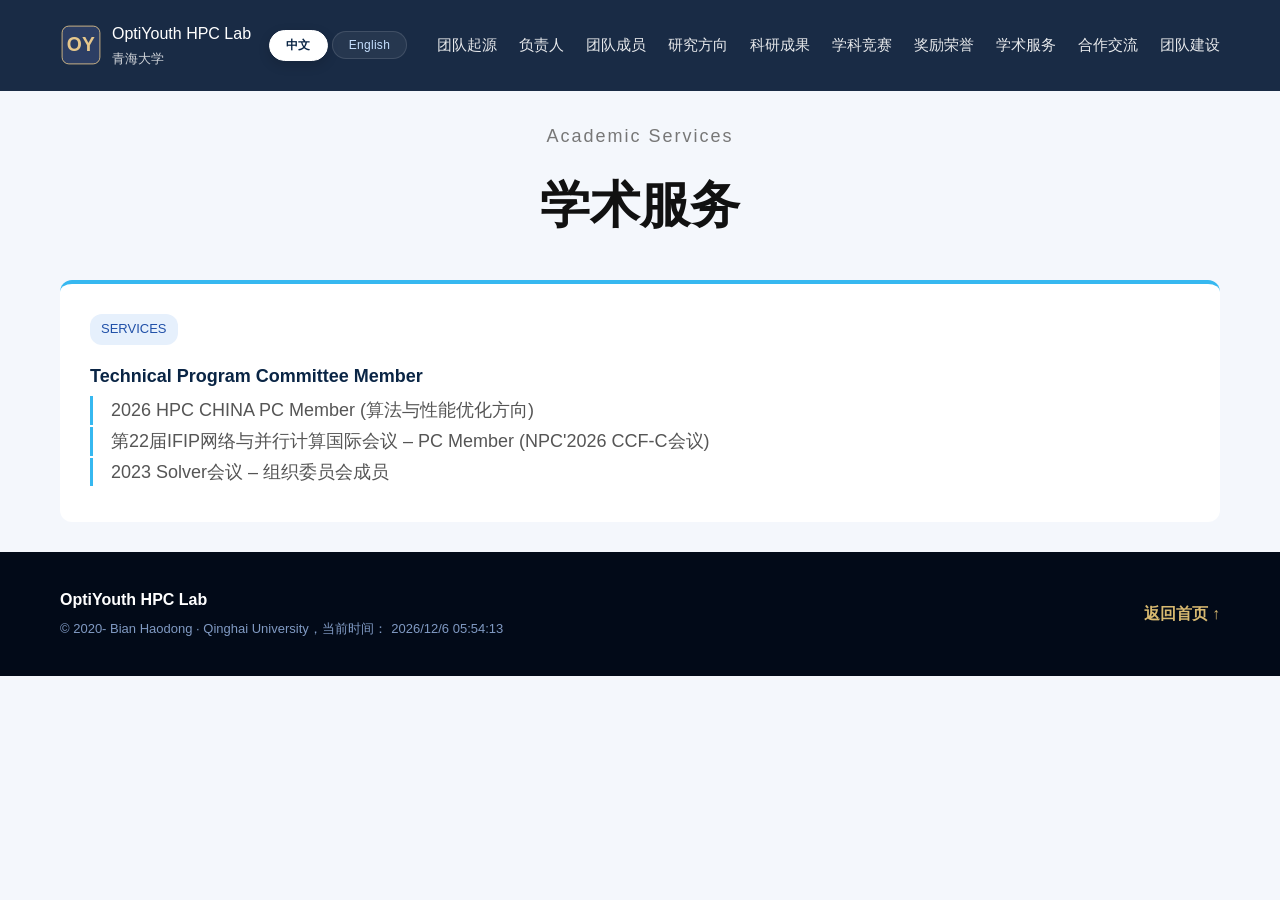
==== subpage/subpages/academic.html @ 19182823 "Add files via upload" ====
<!DOCTYPE html>
<html lang="zh-CN">
<head>
<meta charset="utf-8"/>
<meta content="width=device-width, initial-scale=1.0" name="viewport"/>
<link href="../styles.css" rel="stylesheet"/>
<title>学术服务 | OptiYouth HPC Lab Qinghai University</title>
<style>
    /* 完全继承 research.html 的样式，无额外修改 */
    .container {
        max-width: 1200px;
        margin: 0 auto;
        padding: 0 20px;
    }
    .page-top-title {
        text-align: center;
        margin: 30px 0;
    }
    .main-title {
        font-size: 50px;
        font-weight: bold;
        color: #111;
        margin: 0 0 8px;
    }
    .sub-desc {
       font-size: 18px;
            color: #777;
            letter-spacing: 2px;
            margin: 0 0 10px;
    }
    .card-block {
        background: #fff;
        border-radius: 12px;
        border-top: 4px solid #36b8f0;
        padding: 30px;
        margin-bottom: 30px;
    }
    .en-label {
        background: #e6f0fc;
        color: #2050a8;
        font-size: 13px;
        padding: 4px 11px;
        border-radius: 12px;
        display: inline-block;
        margin-bottom: 10px;
    }
    .block-title {
        font-size: 28px;
        font-weight: bold;
        color: #111;
        margin: 0 0 16px;
    }
    .block-desc {
        color: #444;
        font-size: 15px;
        margin-bottom: 26px;
    }
    .service-item {
        padding: 6px 0;
        border-bottom: 1px solid #f0f3f8;
    }
    .service-item:last-child {
        border-bottom: none;
    }
    .service-item strong {
        color: #0a2545;
        font-size: 18px;
        display: block;
        margin-bottom: 4px;
    }
    .service-item span {
        color: #555;
        font-size: 18px;
        line-height: 1.6;
        display: block;
        padding-left: 18px;
        border-left: 3px solid #36b8f0;
        margin-top: 2px;
    }

    /* unified homepage navigation - 与 research.html 完全一致 */
    .nav{
      width:100% !important;
      display:flex !important;
      justify-content:space-between !important;
      align-items:center !important;
      padding:20px 60px !important;
      background:#192b45 !important;
      border-bottom:none !important;
      box-sizing:border-box !important;
      position:relative !important;
      top:auto !important;
      z-index:50 !important;
    }
    .nav .brand{
      display:flex !important;
      align-items:center !important;
      gap:10px !important;
      color:#fff !important;
      text-decoration:none !important;
    }
    .nav .brand-mark {
        width: 42px !important;
        height: 42px !important;
        background: transparent !important;
        border-radius: 0 !important;
        display: flex !important;
        align-items: center !important;
        justify-content: center !important;
        border: none !important;
        padding: 0 !important;
    }
    .nav .brand-mark svg {
        width: 42px !important;
        height: 42px !important;
        display: block !important;
    }
    .nav .nav-links{
      display:flex !important;
      gap:0 !important;
      align-items:center !important;
    }
    .nav .nav-links a{
      color:#fff !important;
      text-decoration:none !important;
      margin-left:22px !important;
      font-size:15px !important;
      opacity:0.9 !important;
      font-weight:400 !important;
    }
    .nav .nav-links a:hover{opacity:0.8 !important;color:#fff !important;}
    @media(max-width:900px){
      .nav{padding:18px 24px !important;}
      .nav .nav-links{display:none !important;}
    }
</style>
</head>
<body>
<!-- 导航栏（已添加语言切换按钮） -->
<nav class="nav">
    <div style="display:flex;align-items:center;">
        <a class="brand" href="../../index.html" style="display:flex;align-items:center;gap:10px;color:#fff;text-decoration:none;">
            <span class="brand-mark">
                <svg width="42" height="42" viewBox="0 0 100 100">
                    <rect x="5" y="5" width="90" height="90" rx="16" fill="#2c3e64" stroke="#e6c78c" stroke-width="2" />
                    <text x="50" y="64" font-size="46" font-weight="700" fill="#e6c78c" text-anchor="middle">OY</text>
                </svg>
            </span>
            <div>
                <div data-i18n="nav.brand">OptiYouth HPC Lab</div>
                <div style="font-size:13px;opacity:0.8;" data-i18n="nav.brandSub">Qinghai University</div>
            </div>
        </a>
        <div class="lang-switch">
            <button class="lang-btn active" data-lang="zh">中文</button>
            <button class="lang-btn" data-lang="en">English</button>
        </div>
    </div>
    <div class="nav-links">
        <a href="../../subpage/subpages/overview.html" data-i18n="nav.links.overview">团队起源</a>
        <a href="../../subpage/subpages/leader.html" data-i18n="nav.links.leader">负责人</a>
        <a href="../../subpage/subpages/member.html" data-i18n="nav.links.member">团队成员</a>
        <a href="../../subpage/subpages/direction.html" data-i18n="nav.links.direction">研究方向</a>
        <a href="../../subpage/subpages/research.html" data-i18n="nav.links.research">科研成果</a>
        <a href="../../subpage/subpages/competition.html" data-i18n="nav.links.competition">学科竞赛</a>
        <a href="../../subpage/subpages/awards.html" data-i18n="nav.links.awards">奖励荣誉</a>
        <a href="../../subpage/subpages/academic.html" data-i18n="nav.links.academic" style="color:#f8cf6e;">学术服务</a>
        <a href="../../subpage/subpages/collaboration.html" data-i18n="nav.links.collaboration">合作交流</a>
        <a href="../../subpage/subpages/building.html" data-i18n="nav.links.building">团队建设</a>
    </div>
</nav>

<main>
<div class="container">
    <div class="page-top-title">
        <p class="sub-desc" data-i18n="academic.subTitle">Academic Services</p>
        <h1 class="main-title" data-i18n="academic.title">学术服务</h1>
    </div>

    <div class="card-block">
        <span class="en-label" data-i18n="academic.label">SERVICES</span>
        
        <div class="service-item">
            <strong data-i18n="academic.item1Title">Technical Program Committee Member</strong>
            <span data-i18n="academic.item1Detail">2026 HPC CHINA PC Member (Algorithm and Performance Track)</span>
            <span data-i18n="academic.item2Detail">The 22nd Annual IFIP International Conference on Network and Parallel Computing – PC Member (NPC'2026 CCF-C conference)</span>
            <span data-i18n="academic.item3Detail">2023 Solver Conference – Organizing Committee Member</span>
        </div>
    </div>
</div>
</main>

<!-- 页脚 -->
<footer class="footer">
<div class="container footer-inner">
<div>
<strong data-i18n="footer.brand">OptiYouth HPC Lab Qinghai University</strong>
<span data-i18n="footer.copyright">© 2020-2026 边浩东 | 当前时间：</span>
<span id="time"></span>
</div>
<a href="../../index.html" data-i18n="footer.backHome">返回首页 ↑</a>
</div>
</footer>

<script src="../i18n.js"></script>

<script>
    function updateTime() {
        let now = new Date();
        document.getElementById("time").innerText = now.toLocaleString("zh-CN", { hour12: false });
    }
    updateTime();
    setInterval(updateTime, 1000);
</script>
</body>
</html>
---- subpage/styles.css ----
:root{
  --navy:#071528;--navy2:#0B2142;--navy3:#102F5E;--blue:#246BFE;--cyan:#48D9FF;--gold:#D8B970;--gold2:#FFF0B8;--ink:#102033;--muted:#6C7A92;--bg:#F4F7FC;--card:#FFFFFF;--line:rgba(11,33,66,.12);--shadow:0 24px 72px rgba(5,20,45,.14);--r:28px;
}
*{box-sizing:border-box} html{scroll-behavior:smooth} body{margin:0;font-family:-apple-system,BlinkMacSystemFont,"Segoe UI","PingFang SC","Microsoft YaHei",Arial,sans-serif;color:var(--ink);background:var(--bg);line-height:1.75} a{color:inherit;text-decoration:none}.container{max-width:1240px;margin:0 auto;padding:0 24px}.kicker{letter-spacing:.18em;text-transform:uppercase;font-size:12px;font-weight:900;color:var(--gold)}.dark-kicker{color:var(--blue)}
.nav{position:sticky;top:0;z-index:50;background:rgba(7,21,40,.82);backdrop-filter:blur(18px);border-bottom:1px solid rgba(255,255,255,.1)}.nav-inner{height:74px;display:flex;align-items:center;justify-content:space-between}.brand{display:flex;gap:14px;align-items:center;color:#fff}.brand-mark{width:46px;height:46px;border-radius:15px;display:grid;place-items:center;background:linear-gradient(145deg,rgba(255,255,255,.14),rgba(255,255,255,.04));border:1px solid rgba(216,185,112,.55);color:var(--gold2);font-weight:950;letter-spacing:.04em}.brand strong{display:block;font-size:17px}.brand span:last-child{display:block;color:#AFC3E8;font-size:12px;letter-spacing:.04em}.nav-links{display:flex;gap:22px;color:#DCE8FF;font-size:14px}.nav-links a{opacity:.92}.nav-links a:hover{color:var(--gold2)}
.hero{position:relative;overflow:hidden;color:#fff;background:radial-gradient(circle at 72% 20%,rgba(72,217,255,.20),transparent 28%),radial-gradient(circle at 16% 84%,rgba(216,185,112,.17),transparent 24%),linear-gradient(135deg,#020A18 0%,#071A36 54%,#0E3267 100%)}.hero:before{content:"";position:absolute;inset:0;background-image:linear-gradient(rgba(255,255,255,.045) 1px,transparent 1px),linear-gradient(90deg,rgba(255,255,255,.045) 1px,transparent 1px);background-size:44px 44px;mask-image:linear-gradient(to bottom,#000 0%,transparent 92%)}.hero-inner{position:relative;z-index:1;display:grid;grid-template-columns:1.05fr .95fr;gap:54px;align-items:center;padding:94px 24px 110px}.hero h1{font-size:74px;line-height:1.02;letter-spacing:-.06em;margin:14px 0 10px}.hero h2{font-size:29px;line-height:1.35;margin:0 0 22px;color:#EAF2FF}.hero-desc{font-size:18px;color:#C9D8F3;max-width:720px}.hero-actions{display:flex;gap:15px;margin-top:34px}.btn{display:inline-flex;align-items:center;justify-content:center;border-radius:999px;padding:12px 25px;font-weight:900}.btn.primary{background:linear-gradient(135deg,var(--gold),var(--gold2));color:#071528;box-shadow:0 16px 34px rgba(216,185,112,.23)}.btn.ghost{border:1px solid rgba(255,255,255,.24);background:rgba(255,255,255,.06);color:#fff}.hero-panel{position:relative;min-height:470px}.glass-card{position:absolute;right:15px;top:34px;width:430px;border-radius:30px;background:rgba(255,255,255,.10);border:1px solid rgba(255,255,255,.18);box-shadow:0 30px 100px rgba(0,0,0,.30);backdrop-filter:blur(18px);padding:24px}.terminal-bar{display:flex;gap:8px;margin-bottom:18px}.terminal-bar i{width:10px;height:10px;border-radius:99px;background:var(--gold)}.terminal-bar i:nth-child(2){background:#56DAFF}.terminal-bar i:nth-child(3){background:#8EB1FF}.code-line{font-family:"SFMono-Regular",Consolas,monospace;color:#DDEBFF;font-size:16px;line-height:1.9}.orb{position:absolute;width:370px;height:370px;left:0;bottom:16px;border-radius:50%;border:1px solid rgba(255,255,255,.15);box-shadow:0 0 0 70px rgba(255,255,255,.025),inset 0 0 70px rgba(72,217,255,.09)}.mini-chip{position:absolute;left:40px;top:62px;padding:18px 20px;border-radius:22px;background:linear-gradient(145deg,rgba(255,255,255,.18),rgba(255,255,255,.06));border:1px solid rgba(255,255,255,.18)}.mini-chip b{font-size:30px;display:block;color:var(--gold2)}.mini-chip span{color:#CFE0FF;font-size:13px}.mini-chip.two{left:auto;right:60px;bottom:40px}.mini-chip.two b{font-size:24px;color:#fff}
.section{padding:92px 0}.section-head{margin-bottom:36px}.section-head.center{text-align:center;max-width:820px;margin-left:auto;margin-right:auto}.section-head h2{font-size:42px;line-height:1.2;margin:7px 0 12px;letter-spacing:-.03em}.section-head p{color:var(--muted);margin:0}.on-dark h2,.on-dark p{color:#fff}.on-dark p{color:#CBD9F2}
.lab-intro{display:grid;grid-template-columns:.9fr 1.1fr;gap:26px}.intro-title{border-radius:var(--r);padding:38px;background:linear-gradient(145deg,var(--navy2),var(--navy3));color:#fff;box-shadow:var(--shadow);position:relative;overflow:hidden}.intro-title:after{content:"";position:absolute;right:-90px;bottom:-90px;width:240px;height:240px;border-radius:50%;background:rgba(72,217,255,.16)}.intro-title h2{font-size:46px;line-height:1.12;margin:8px 0 18px}.intro-title p{color:#D4E2FF}.intro-tags{display:flex;flex-wrap:wrap;gap:10px;margin-top:28px}.intro-tags span{padding:8px 13px;border-radius:99px;background:rgba(255,255,255,.10);border:1px solid rgba(255,255,255,.13);font-size:13px}.intro-copy{display:grid;grid-template-columns:repeat(2,1fr);gap:18px}.intro-copy article{border-radius:24px;background:#fff;border:1px solid var(--line);padding:26px;box-shadow:0 18px 48px rgba(7,21,40,.08)}.intro-copy b{display:block;color:var(--navy2);font-size:22px;margin-bottom:8px}.intro-copy p{color:#55657C;margin:0}
.overview-section{padding-top:0}.overview-grid{display:grid;grid-template-columns:1.25fr .75fr;gap:26px}.overview-card,.path-card{background:#fff;border:1px solid var(--line);border-radius:var(--r);padding:36px;box-shadow:var(--shadow)}.overview-card p{margin:0 0 16px}.path-card{background:linear-gradient(135deg,#fff,#EEF5FF)}.path-list{display:grid;gap:12px;margin-top:20px}.path-list span{display:flex;align-items:center;gap:12px;padding:12px 14px;border-radius:16px;background:#fff;border:1px solid var(--line);font-weight:800;color:var(--navy2)}.path-list span:before{content:"";width:9px;height:9px;border-radius:99px;background:linear-gradient(135deg,var(--blue),var(--cyan))}
.leader-section{max-width:none;background:linear-gradient(135deg,#071528,#0A2A5C);color:#fff;position:relative;overflow:hidden}.leader-section:before{content:"";position:absolute;inset:0;background:radial-gradient(circle at 80% 18%,rgba(72,217,255,.16),transparent 28%)}.leader-wrap{position:relative;z-index:1}.leader-card{display:grid;grid-template-columns:220px 1fr;gap:30px;align-items:start}.leader-photo{background:rgba(255,255,255,.07);border:1px solid rgba(255,255,255,.14);border-radius:26px;padding:16px;text-align:center}.leader-photo img{width:160px;height:200px;object-fit:cover;border-radius:20px;border:2px solid rgba(216,185,112,.38);display:block;margin:0 auto}.leader-photo small{display:block;margin-top:12px;color:#BDD0F0}.leader-info{background:rgba(255,255,255,.08);border:1px solid rgba(255,255,255,.14);border-radius:var(--r);padding:34px;backdrop-filter:blur(12px)}.leader-info h3{font-size:42px;line-height:1;margin:5px 0 8px}.leader-info .role{color:var(--gold2);font-weight:900;margin:0 0 20px}.leader-facts{display:grid;grid-template-columns:repeat(2,1fr);gap:14px}.leader-facts li{list-style:none;background:rgba(255,255,255,.07);border:1px solid rgba(255,255,255,.10);border-radius:18px;padding:16px;color:#E7F0FF}.leader-facts{padding:0;margin:0}.homepage{display:inline-flex;margin-top:22px;color:var(--gold2);font-weight:900;border-bottom:1px solid rgba(255,240,184,.55)}
.member-tabs{display:grid;gap:38px}.member-group h3{font-size:26px;margin:0 0 18px;color:var(--navy2)}.member-grid{display:grid;grid-template-columns:repeat(3,1fr);gap:22px}.member-card{background:linear-gradient(180deg,#ffffff 0%,#f6faff 100%);border:1px solid rgba(10,33,66,.10);border-radius:26px;overflow:hidden;box-shadow:0 22px 60px rgba(7,21,40,.10);transition:.25s;position:relative}.member-card:before{content:"";position:absolute;inset:auto 18px 0 18px;height:18px;border-radius:20px;filter:blur(18px);background:rgba(36,107,254,.14);z-index:0}.member-card:hover{transform:translateY(-7px);box-shadow:0 30px 88px rgba(7,21,40,.18)}.member-card img{position:relative;z-index:1;width:100%;height:310px;object-fit:cover;display:block;background:#E8EEF8}.member-body{position:relative;z-index:1;padding:20px;text-align:center}.member-body h4{font-size:24px;margin:0 0 3px;color:var(--navy2)}.member-body p{margin:0;color:#64748B;font-size:14px}.member-grade{font-weight:800;color:#50627f !important}.member-tags{display:flex;justify-content:center;flex-wrap:wrap;gap:8px;margin-top:12px}.member-tags span{display:inline-flex;align-items:center;padding:6px 12px;border-radius:999px;background:#EEF5FF;color:var(--blue);font-weight:900;font-size:12px;border:1px solid rgba(36,107,254,.12)}
.directions{max-width:none;background:linear-gradient(135deg,#061735,#0B2D63);color:#fff}.direction-grid{display:grid;grid-template-columns:repeat(4,1fr);gap:20px}.direction-card{min-height:340px;padding:28px;border-radius:26px;background:rgba(255,255,255,.08);border:1px solid rgba(255,255,255,.14);box-shadow:0 18px 55px rgba(0,0,0,.16)}.direction-card strong{display:grid;place-items:center;width:52px;height:52px;border-radius:16px;background:rgba(216,185,112,.18);color:var(--gold2);margin-bottom:22px}.direction-card h3{font-size:22px;line-height:1.35;margin:0 0 13px}.direction-card p{margin:0;color:#D1DEF6;font-size:15px}
.research-grid{display:grid;grid-template-columns:1fr;gap:26px}.list-card{position:relative;overflow:hidden;background:linear-gradient(180deg,#ffffff 0%,#f6faff 100%);border:1px solid rgba(11,33,66,.10);border-radius:var(--r);padding:34px;box-shadow:0 26px 66px rgba(7,21,40,.10)}.list-card:before{content:"";position:absolute;top:0;left:0;right:0;height:6px;background:linear-gradient(90deg,var(--blue),var(--cyan),var(--gold))}.card-head{margin-bottom:22px}.card-pill{display:inline-flex;align-items:center;padding:7px 12px;border-radius:999px;background:rgba(36,107,254,.10);border:1px solid rgba(36,107,254,.16);color:var(--blue);font-size:12px;font-weight:900;letter-spacing:.08em;margin-bottom:14px}.list-card h3{font-size:30px;margin:0 0 10px;color:var(--navy2)}.card-head p{margin:0;color:var(--muted)}.item-list{display:grid;gap:14px;margin:0;padding:0}.item-list li{list-style:none;padding:17px 18px;border-radius:20px;background:rgba(255,255,255,.78);border:1px solid rgba(11,33,66,.08);box-shadow:0 10px 26px rgba(10,33,66,.04)}.item-list b{display:block;color:var(--navy2);font-size:17px;line-height:1.45}.item-list span{display:block;color:var(--muted);font-size:14px;margin-top:6px;line-height:1.75}.paper-list li{display:grid;grid-template-columns:170px 1fr;gap:18px;align-items:start}.paper-meta small{display:block;color:var(--blue);font-weight:950;letter-spacing:.02em;font-size:16px;margin-bottom:10px}.paper-badges{display:flex;flex-wrap:wrap;gap:8px}.paper-badge{display:inline-flex;align-items:center;padding:5px 10px;border-radius:10px;background:#0B2142;color:#fff;font-size:12px;font-weight:900;box-shadow:0 8px 20px rgba(7,21,40,.12)}.paper-main b{margin-bottom:6px}.paper-main span{margin-top:0}
.competition{max-width:none;background:#081B38;color:#fff}.award-grid{display:grid;grid-template-columns:repeat(4,1fr);gap:20px}.award-card{background:rgba(255,255,255,.08);border:1px solid rgba(255,255,255,.14);border-radius:24px;overflow:hidden;box-shadow:0 18px 50px rgba(0,0,0,.22);transition:.25s}.award-card:hover{transform:translateY(-6px);border-color:rgba(216,185,112,.50)}.award-card img{width:100%;height:190px;object-fit:cover;display:block;background:#E8EEF8}.award-card.first{grid-column:span 2}.award-card.first img{height:268px}.award-card div{padding:17px}.award-card small{color:var(--gold);font-weight:950}.award-card h3{font-size:18px;margin:5px 0;line-height:1.35;color:#fff}.award-card p{margin:0;color:var(--gold2);font-weight:950}
.partners{display:grid;grid-template-columns:repeat(2,1fr);gap:24px}.partner-card{background:#fff;border:1px solid var(--line);border-radius:var(--r);padding:30px;box-shadow:var(--shadow);display:grid;grid-template-columns:88px 1fr;gap:22px;align-items:center}.partner-icon{height:88px;border-radius:24px;display:grid;place-items:center;background:linear-gradient(135deg,var(--navy2),var(--navy3));color:var(--gold2);font-weight:950;font-size:20px;text-align:center;line-height:1.1}.partner-card h3{margin:0 0 6px;color:var(--navy2);font-size:24px}.partner-card p{margin:0;color:var(--muted)}.partner-card a{color:var(--blue);font-weight:900;display:inline-block;margin-top:8px}
.final-grid{display:grid;grid-template-columns:1fr 1fr;gap:26px}.goal-contact{border-radius:var(--r);background:#fff;border:1px solid var(--line);box-shadow:var(--shadow);padding:34px}.goal-contact h3{font-size:30px;margin:0 0 18px;color:var(--navy2)}.goal-contact ul{padding:0;margin:0;display:grid;gap:14px}.goal-contact li{list-style:none;padding:15px 16px;border-radius:18px;background:#F7FAFF;border:1px solid var(--line)}.goal-contact b{color:var(--navy2)}.contact-card{background:linear-gradient(135deg,var(--navy2),var(--navy3));color:#fff}.contact-card h3{color:#fff}.contact-card li{background:rgba(255,255,255,.08);border-color:rgba(255,255,255,.13);color:#DDE9FF}.contact-card b{color:var(--gold2)}.contact-card a{color:var(--gold2);font-weight:900}.footer{background:#020A18;color:#AFC3E8;padding:34px 0}.footer-inner{display:flex;justify-content:space-between;align-items:center;gap:20px}.footer strong{color:#fff;display:block}.footer span{font-size:13px;color:#809AC3}.footer a{color:var(--gold);font-weight:900}
@media(max-width:1000px){.nav-links{display:none}.hero-inner,.lab-intro,.overview-grid,.leader-card,.final-grid{grid-template-columns:1fr}.hero h1{font-size:56px}.hero-panel{display:none}.member-grid,.direction-grid,.award-grid,.partners{grid-template-columns:repeat(2,1fr)}.award-card.first{grid-column:span 2}.leader-card{gap:18px}.leader-photo{max-width:250px}.leader-facts{grid-template-columns:1fr}.paper-list li{grid-template-columns:1fr}}
@media(max-width:640px){.container{padding:0 18px}.hero-inner{padding:66px 18px 78px}.hero h1{font-size:40px}.hero h2{font-size:22px}.hero-actions{flex-direction:column}.section{padding:66px 0}.section-head h2{font-size:32px}.intro-title,.overview-card,.path-card,.leader-info,.list-card,.goal-contact{padding:25px}.intro-copy,.member-grid,.direction-grid,.award-grid,.partners{grid-template-columns:1fr}.award-card.first{grid-column:auto}.award-card.first img,.award-card img{height:210px}.partner-card{grid-template-columns:1fr}.footer-inner{flex-direction:column;align-items:flex-start}.member-card img{height:280px}.paper-list li{grid-template-columns:1fr}}

/* Updated assets */
.partner-logo{background:#fff;border:1px solid rgba(18,45,90,.12);padding:10px}
.partner-logo img{max-width:100%;max-height:100%;object-fit:contain;display:block}
.member-card img[alt="薛凤"]{object-position:center 36%}


.more-awards{margin-top:44px;padding-top:10px}
.more-awards h3{margin:0 0 20px;color:#fff;font-size:28px;letter-spacing:.02em}
.more-award-grid{display:grid;grid-template-columns:repeat(2,1fr);gap:18px}
.more-award-grid article{border:1px solid rgba(255,255,255,.16);background:rgba(255,255,255,.08);border-radius:18px;padding:18px 24px;color:#DDE8FF;font-size:18px;line-height:1.5;box-shadow:0 14px 34px rgba(0,0,0,.18)}
.leader-photo small{display:none}
@media (max-width:760px){.more-award-grid{grid-template-columns:1fr}.more-award-grid article{font-size:16px}}


/* v9 refinements */
.member-grid{grid-template-columns:repeat(3,1fr)}
.member-body{padding:22px 20px 24px}
.member-body h4{margin-bottom:8px}
.member-grade{font-size:15px !important;font-weight:900;color:#5A6B84 !important}
.member-tags{display:none !important}
.member-card img[alt="缪弘博"]{object-position:center 38%}
.member-card img[alt="吴匡正"]{object-position:center 35%}

.research-grid{display:grid;grid-template-columns:1fr;gap:28px}
.list-card{overflow:hidden;position:relative;background:#fff;border:1px solid rgba(17,37,67,.09);box-shadow:0 24px 70px rgba(7,21,40,.10),0 2px 0 rgba(255,255,255,.8) inset}
.list-card:before{content:"";position:absolute;left:0;right:0;top:0;height:6px;background:linear-gradient(90deg,var(--blue),var(--cyan),var(--gold))}
.card-head{margin-bottom:22px}
.card-pill{display:inline-flex;align-items:center;padding:7px 13px;border-radius:999px;background:#EEF5FF;color:var(--blue);font-size:12px;font-weight:950;letter-spacing:.08em;margin-bottom:12px}
.card-head h3{margin:0 0 8px}
.card-head p{margin:0;color:var(--muted)}

.project-item{display:grid !important;grid-template-columns:1fr 110px;gap:20px;align-items:center}
.project-main b{font-size:18px}
.project-main span{font-size:15px}
.project-main small{display:block;margin-top:8px;color:#748198;font-weight:800}
.status-badge{justify-self:end;display:inline-flex;align-items:center;justify-content:center;min-width:86px;height:48px;border-radius:14px;font-size:20px;font-weight:950}
.status-ongoing{background:#DCFCE7;color:#166534}
.status-done{background:#EEF2F7;color:#4B5563}

.paper-section-card{padding:0}
.paper-section-card .card-head{padding:30px 34px 8px;margin-bottom:0}
.homepage-paper-list{margin:0;padding:0}
.homepage-paper-item{list-style:none;padding:28px 34px;border-top:1px solid rgba(17,37,67,.09);background:#fff}
.homepage-paper-item:nth-child(even){background:#FBFDFF}
.homepage-paper-item h4{font-size:24px;line-height:1.4;margin:0 0 14px;color:#1F2937;letter-spacing:.01em}
.paper-authors{font-size:18px;line-height:1.6;margin:0 0 16px;color:#334155;font-weight:500}
.paper-authors::first-letter{font-weight:inherit}
.paper-tags-line{display:flex;align-items:center;flex-wrap:wrap;gap:12px}
.pub-tag{display:inline-flex;align-items:center;justify-content:center;border-radius:8px;padding:8px 14px;min-height:36px;color:#fff;font-weight:950;font-size:17px;line-height:1}
.tag-ccfa{background:#F20A4D}
.tag-ccfb{background:#F4B400}
.tag-ccfc{background:#16A34A}
.tag-sci2{background:#078AAE}
.tag-sci-gray{background:#66758A}
.tag-top{background:#C40018}
.tag-venue{background:#246BFE}
.paper-venue{font-size:22px;color:#6B778C;letter-spacing:.04em}
@media(max-width:1000px){.member-grid{grid-template-columns:repeat(2,1fr)}}
@media(max-width:640px){.member-grid{grid-template-columns:1fr}.project-item{grid-template-columns:1fr}.status-badge{justify-self:start}.homepage-paper-item{padding:24px}.homepage-paper-item h4{font-size:20px}.paper-authors{font-size:16px}.paper-venue{font-size:18px}.pub-tag{font-size:14px}}


/* v11 refinements */
#members .section-head.center p:last-child{max-width:640px;margin:8px auto 0}
.member-body{padding:18px 20px 22px}
.member-body h4{margin-bottom:6px}
.member-grade{display:inline-flex;align-items:center;justify-content:center;padding:8px 14px;border-radius:999px;background:#F1F5F9;color:#50627f !important;font-size:14px !important;font-weight:900;min-width:64px}

.homepage-paper-item{position:relative}
.paper-section-card .card-head h3{font-size:28px}
.paper-authors{font-size:17px;line-height:1.75;color:#2F3B4C}
.paper-tags-line{gap:10px}
.pub-tag{border-radius:8px;padding:7px 14px;min-height:34px;font-size:15px;letter-spacing:.01em;box-shadow:none}
.tag-ccfa{background:#FF1C5C}
.tag-ccfb{background:#F2B705}
.tag-ccfc{background:#18B44A}
.tag-sci2{background:#11A6C9}
.tag-sci-gray{background:#7B8798}
.tag-top{background:#D31217}
.tag-venue{background:#5C6B84}
.paper-venue{font-size:19px;color:#66758A}

.project-item{grid-template-columns:1fr 92px}
.status-badge{min-width:72px;height:40px;border-radius:12px;font-size:14px;letter-spacing:.01em;font-weight:900}
.status-ongoing{background:#CFEFD8;color:#15663B}
.status-done{background:#EEF2F6;color:#526176}

.list-card{border-radius:28px}
.homepage-paper-item:first-child{border-top:none}

@media(max-width:640px){
  .member-grade{font-size:13px !important}
  .status-badge{height:36px;min-width:66px;font-size:13px}
}


/* v13 competition/project refinements */
.award-grid{align-items:stretch}
.award-card img{height:205px;object-fit:cover}
.award-card.first img{height:292px}
.award-card small{letter-spacing:.02em}
.award-card h3{min-height:48px}
.award-card p{font-size:16px}
.project-item:nth-child(n+4){display:none !important}
@media(max-width:640px){
  .award-card h3{min-height:auto}
  .award-card.first img,.award-card img{height:220px}
}


/* v14 compact layout: members + research */
#members.section,
#research.section{
  padding:64px 0;
}

#members .container{
  max-width:1080px;
}

#members .section-head{
  margin-bottom:26px;
}

#members .section-head h2,
#research .section-head h2{
  font-size:34px;
}

#members .section-head p,
#research .section-head p{
  font-size:14px;
}

.member-tabs{
  gap:28px;
}

.member-group h3{
  font-size:22px;
  margin-bottom:14px;
}

.member-grid{
  gap:16px;
}

.member-card{
  border-radius:22px;
  box-shadow:0 14px 38px rgba(7,21,40,.09);
}

.member-card:hover{
  transform:translateY(-4px);
  box-shadow:0 20px 56px rgba(7,21,40,.14);
}

.member-card img{
  height:235px !important;
}

.member-body{
  padding:14px 16px 16px !important;
}

.member-body h4{
  font-size:20px;
  margin-bottom:5px;
}

.member-grade{
  padding:5px 12px;
  font-size:13px !important;
  min-width:56px;
}

#research .container{
  max-width:1100px;
}

#research .section-head{
  margin-bottom:26px;
}

.research-grid{
  gap:22px;
}

.list-card{
  border-radius:22px;
  padding:24px !important;
  box-shadow:0 18px 48px rgba(7,21,40,.09);
}

.paper-section-card{
  padding:0 !important;
}

.paper-section-card .card-head{
  padding:22px 26px 6px !important;
}

.card-head{
  margin-bottom:16px;
}

.card-pill{
  padding:5px 11px;
  font-size:11px;
  margin-bottom:9px;
}

.list-card h3,
.card-head h3,
.paper-section-card .card-head h3{
  font-size:24px;
}

.card-head p{
  font-size:14px;
}

.item-list{
  gap:10px;
}

.item-list li{
  padding:13px 14px;
  border-radius:16px;
}

.item-list b,
.project-main b{
  font-size:15px;
}

.item-list span,
.project-main span{
  font-size:13px;
}

.project-main small{
  font-size:12px;
  margin-top:5px;
}

.project-item{
  grid-template-columns:1fr 76px;
  gap:14px;
}

.status-badge{
  min-width:62px;
  height:34px;
  border-radius:10px;
  font-size:13px;
}

.homepage-paper-item{
  padding:21px 26px;
}

.homepage-paper-item h4{
  font-size:20px;
  line-height:1.35;
  margin-bottom:10px;
}

.paper-authors{
  font-size:15px;
  line-height:1.55;
  margin-bottom:12px;
}

.paper-tags-line{
  gap:8px;
}

.pub-tag{
  padding:6px 11px;
  min-height:30px;
  border-radius:7px;
  font-size:13px;
}

.paper-venue{
  font-size:17px;
}

@media(max-width:1000px){
  #members .container,
  #research .container{
    max-width:760px;
  }
  .member-grid{
    grid-template-columns:repeat(2,1fr);
  }
}

@media(max-width:640px){
  #members.section,
  #research.section{
    padding:54px 0;
  }
  .member-card img{
    height:250px !important;
  }
  .list-card{
    padding:20px !important;
  }
  .paper-section-card{
    padding:0 !important;
  }
  .homepage-paper-item{
    padding:20px;
  }
}


/* v15 adjustments */
.member-focus{
  margin-top:12px !important;
  color:#5F6F86 !important;
  font-size:13px !important;
  line-height:1.7 !important;
  text-align:center;
}
.status-badge{
  font-style:normal !important;
  font-family:"PingFang SC","Microsoft YaHei","Noto Sans SC",Arial,sans-serif !important;
  transform:none !important;
  writing-mode:horizontal-tb !important;
  text-orientation:mixed !important;
  line-height:1 !important;
  letter-spacing:0 !important;
  white-space:nowrap;
}
@media(max-width:640px){
  .member-focus{font-size:12px !important;}
}


/* v16 badge centering fix */
.status-badge{
  display:flex !important;
  align-items:center !important;
  justify-content:center !important;
  text-align:center !important;
  vertical-align:middle !important;
  box-sizing:border-box !important;
  padding:0 18px !important;
  line-height:1 !important;
  white-space:nowrap !important;
  overflow:hidden !important;
}
.project-item{
  align-items:center !important;
}


/* v18 member direction pills */
.member-pill-row{
  margin-top:14px;
  display:flex;
  flex-wrap:wrap;
  justify-content:center;
  gap:12px 14px;
}
.member-pill{
  display:inline-flex;
  align-items:center;
  justify-content:center;
  padding:10px 22px;
  min-height:50px;
  border-radius:999px;
  border:2px solid #c9d8ff;
  background:rgba(255,255,255,0.86);
  color:#2e63ff;
  font-size:14px;
  font-weight:700;
  line-height:1;
  letter-spacing:0;
  box-shadow:0 6px 18px rgba(90,120,190,0.06);
}
@media (max-width:640px){
  .member-pill-row{gap:10px 10px;}
  .member-pill{padding:9px 18px; min-height:44px; font-size:13px;}
}


/* v20 hero clarity + member direction pill compact layout */
.hero-panel{
  min-height:540px;
}
.glass-card{
  right:70px;
  top:150px;
  width:400px;
  padding:26px 28px;
  z-index:2;
}
.code-line{
  font-size:17px;
  line-height:1.75;
  letter-spacing:.01em;
}
.mini-chip{
  left:18px;
  top:70px;
  max-width:400px;
  padding:18px 20px;
  z-index:3;
}
.mini-chip b{
  font-size:28px;
  line-height:1.1;
}
.mini-chip span{
  display:block;
  margin-top:8px;
  font-size:13px;
  line-height:1.45;
}
.mini-chip.two{
  left:auto;
  right:22px;
  bottom:34px;
  max-width:290px;
  text-align:left;
  display:flex;
  flex-direction:column;
  align-items:flex-start;
}
.mini-chip.two b{
  font-size:20px;
  line-height:1.2;
  margin-bottom:6px;
}
.mini-chip.two span{
  font-size:13px;
  line-height:1.5;
}
.member-pill-row{
  margin-top:12px;
  display:flex;
  flex-wrap:nowrap;
  justify-content:center;
  gap:8px;
}
.member-pill{
  padding:7px 14px;
  min-height:auto;
  font-size:12px;
  white-space:nowrap;
  box-shadow:none;
}
@media (max-width:1000px){
  .hero-panel{min-height:500px;}
  .glass-card{width:360px;}
  .mini-chip{max-width:230px;}
  .mini-chip.two{max-width:250px;}
}
@media (max-width:640px){
  .member-pill-row{
    flex-wrap:wrap;
    gap:8px;
  }
  .member-pill{
    padding:8px 14px;
    font-size:12px;
  }
}


/* v21 origin story update */
.overview-section{
  padding-top:72px;
}
.origin-grid{
  display:block !important;
  max-width:1120px;
}
.origin-grid .overview-card{
  width:100%;
}
.origin-grid .overview-card h2{
  font-size:42px;
  margin:8px 0 22px;
}
.origin-grid .overview-card p:not(.kicker){
  font-size:17px;
  line-height:2.05;
  color:#3F4F66;
  margin:0 0 18px;
  text-align:justify;
}
.origin-grid .overview-card p:not(.kicker):first-of-type{
  font-size:19px;
  color:#0B2142;
  font-weight:800;
}
@media(max-width:640px){
  .overview-section{
    padding-top:54px;
  }
  .origin-grid .overview-card h2{
    font-size:34px;
  }
  .origin-grid .overview-card p:not(.kicker){
    font-size:15px;
    line-height:1.9;
    text-align:left;
  }
}


/* v22 origin layout + competition order */
.origin-layout{
  display:grid !important;
  grid-template-columns:1.18fr .82fr;
  gap:28px;
  align-items:stretch;
  max-width:1240px;
}

.origin-layout .overview-card{
  height:100%;
}

.origin-feature-grid{
  display:grid;
  grid-template-columns:repeat(2,1fr);
  gap:18px;
  align-items:stretch;
}

.origin-feature-card{
  background:#fff;
  border:1px solid var(--line);
  border-radius:24px;
  padding:30px 28px;
  box-shadow:0 18px 48px rgba(7,21,40,.08);
  display:flex;
  flex-direction:column;
  justify-content:flex-start;
  min-height:230px;
}

.origin-feature-card h3{
  margin:0 0 18px;
  color:var(--navy2);
  font-size:26px;
  line-height:1.2;
  min-height:40px;
  display:flex;
  align-items:center;
}

.origin-feature-card p{
  margin:0;
  color:#566982;
  font-size:16px;
  line-height:1.85;
}

@media(max-width:1100px){
  .origin-layout{
    grid-template-columns:1fr;
  }
}

@media(max-width:720px){
  .origin-feature-grid{
    grid-template-columns:1fr;
  }
  .origin-feature-card{
    min-height:auto;
    padding:24px;
  }
  .origin-feature-card h3{
    font-size:24px;
    min-height:auto;
  }
}

#contact .section-head{grid-column:1 / -1;margin-bottom:30px;}
#contact .section-head h2{font-size:42px;}
#contact .section-head p{font-size:14px;}

/* v26 adjustments */
#contact{padding-top:42px;}
#contact .section-head{grid-column:1 / -1;margin-bottom:24px;}


/* v28 hero chip overlap + current time fixes */
.mini-chip.two{
  top:auto !important;
  left:auto !important;
  right:18px !important;
  bottom:30px !important;
  width:340px !important;
  max-width:340px !important;
  height:auto !important;
  box-sizing:border-box;
  padding:18px 22px 18px 24px !important;
  display:block !important;
  text-align:left !important;
}
.mini-chip.two b{
  display:block !important;
  font-size:19px !important;
  line-height:1.22 !important;
  white-space:nowrap !important;
}
.mini-chip.two span{
  display:block !important;
  margin-top:8px !important;
  margin-left:54px !important;
  font-size:14px !important;
  line-height:1.35 !important;
  white-space:nowrap !important;
}
#current-time{
  color:#AFC3E8 !important;
  font-size:13px !important;
}
@media(max-width:1000px){
  .mini-chip.two{
    width:300px !important;
    max-width:300px !important;
    right:14px !important;
  }
  .mini-chip.two b{
    font-size:17px !important;
  }
  .mini-chip.two span{
    margin-left:42px !important;
    font-size:13px !important;
  }
}
/* ---- 语言切换按钮（左上角品牌旁） ---- */
.lang-switch {
    display: flex;
    gap: 4px;
    align-items: center;
    margin-left: 18px;
    flex-shrink: 0;
}
.lang-switch button {
    background: rgba(255,255,255,0.06);
    border: 1px solid rgba(255,255,255,0.12);
    color: #c6e0ff;
    padding: 6px 16px;
    border-radius: 20px;
    cursor: pointer;
    font-size: 12px;
    font-weight: 500;
    transition: all 0.25s;
    font-family: inherit;
    letter-spacing: 0.3px;
}
.lang-switch button:hover {
    background: rgba(255,255,255,0.12);
}
.lang-switch button.active {
    background: #ffffff;
    color: #0a2545;
    border-color: #ffffff;
    font-weight: 600;
    box-shadow: 0 4px 12px rgba(0,0,0,0.15);
}
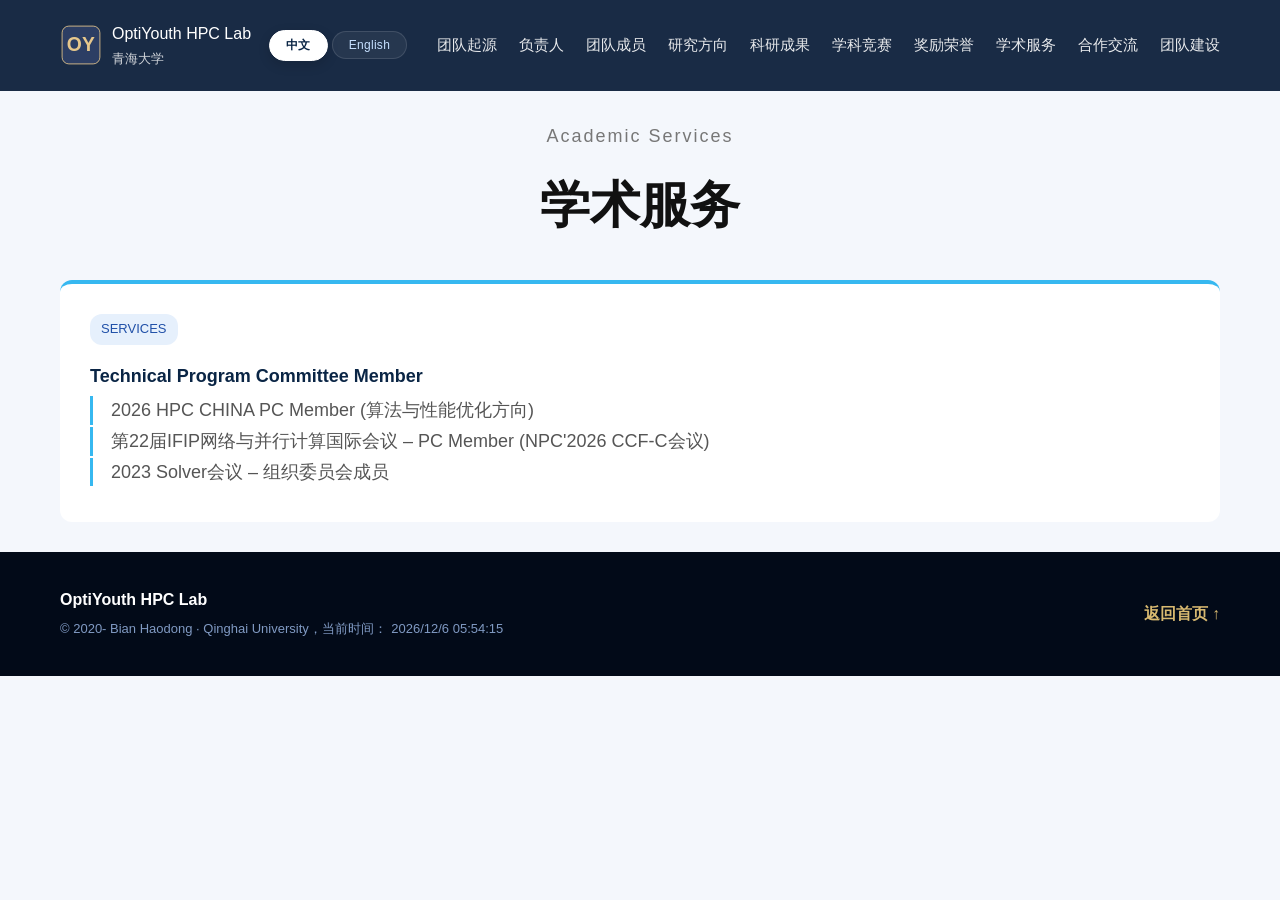
==== commit d78b3642: "Add files via upload" ====
--- a/subpage/subpages/academic.html
+++ b/subpage/subpages/academic.html
@@ -133,6 +133,68 @@
       .nav{padding:18px 24px !important;}
       .nav .nav-links{display:none !important;}
     }
+
+/* ---- 移动端汉堡菜单（仅 <=900px） ---- */
+.nav-toggle {
+    display: none;
+    flex-direction: column;
+    justify-content: center;
+    align-items: center;
+    gap: 5px;
+    width: 40px;
+    height: 40px;
+    background: transparent;
+    border: none;
+    cursor: pointer;
+    padding: 8px;
+    margin-left: auto;
+}
+.nav-toggle span {
+    display: block;
+    width: 24px;
+    height: 2px;
+    background: #fff;
+    border-radius: 2px;
+    transition: 0.3s;
+}
+@media(max-width:900px) {
+    .nav-toggle { display: flex !important; }
+    .nav {
+        position: relative !important;
+        flex-wrap: wrap !important;
+    }
+    .nav-links {
+        display: none !important;
+        width: 100% !important;
+        flex-direction: column !important;
+        padding: 8px 24px 16px !important;
+        gap: 0 !important;
+        background: #192b45 !important;
+        border-top: 1px solid rgba(255,255,255,0.1) !important;
+        order: 3;
+    }
+    .nav-links.open {
+        display: flex !important;
+    }
+    .nav-links a {
+        margin-left: 0 !important;
+        padding: 10px 0 !important;
+        border-bottom: 1px solid rgba(255,255,255,0.08) !important;
+        font-size: 15px !important;
+    }
+    .nav-links a:last-child {
+        border-bottom: none !important;
+    }
+}
+
+/* ---- 学术服务移动端修复（仅 <=900px） ---- */
+@media(max-width:900px) {
+    .card-block { padding: 24px 18px !important; }
+    .service-item span { font-size: 15px !important; }
+}
+@media(max-width:640px) {
+    .main-title { font-size: 32px !important; }
+}
 </style>
 </head>
 <body>
@@ -156,6 +218,12 @@
             <button class="lang-btn" data-lang="en">English</button>
         </div>
     </div>
+        <button class="nav-toggle" aria-label="菜单">
+            <span></span>
+            <span></span>
+            <span></span>
+        </button>
+
     <div class="nav-links">
         <a href="../../subpage/subpages/overview.html" data-i18n="nav.links.overview">团队起源</a>
         <a href="../../subpage/subpages/leader.html" data-i18n="nav.links.leader">负责人</a>
@@ -212,5 +280,18 @@
     updateTime();
     setInterval(updateTime, 1000);
 </script>
+
+<script>
+    (function() {
+        var toggle = document.querySelector('.nav-toggle');
+        var menu = document.querySelector('.nav-links');
+        if (toggle && menu) {
+            toggle.addEventListener('click', function() {
+                menu.classList.toggle('open');
+            });
+        }
+    })();
+</script>
+
 </body>
 </html>
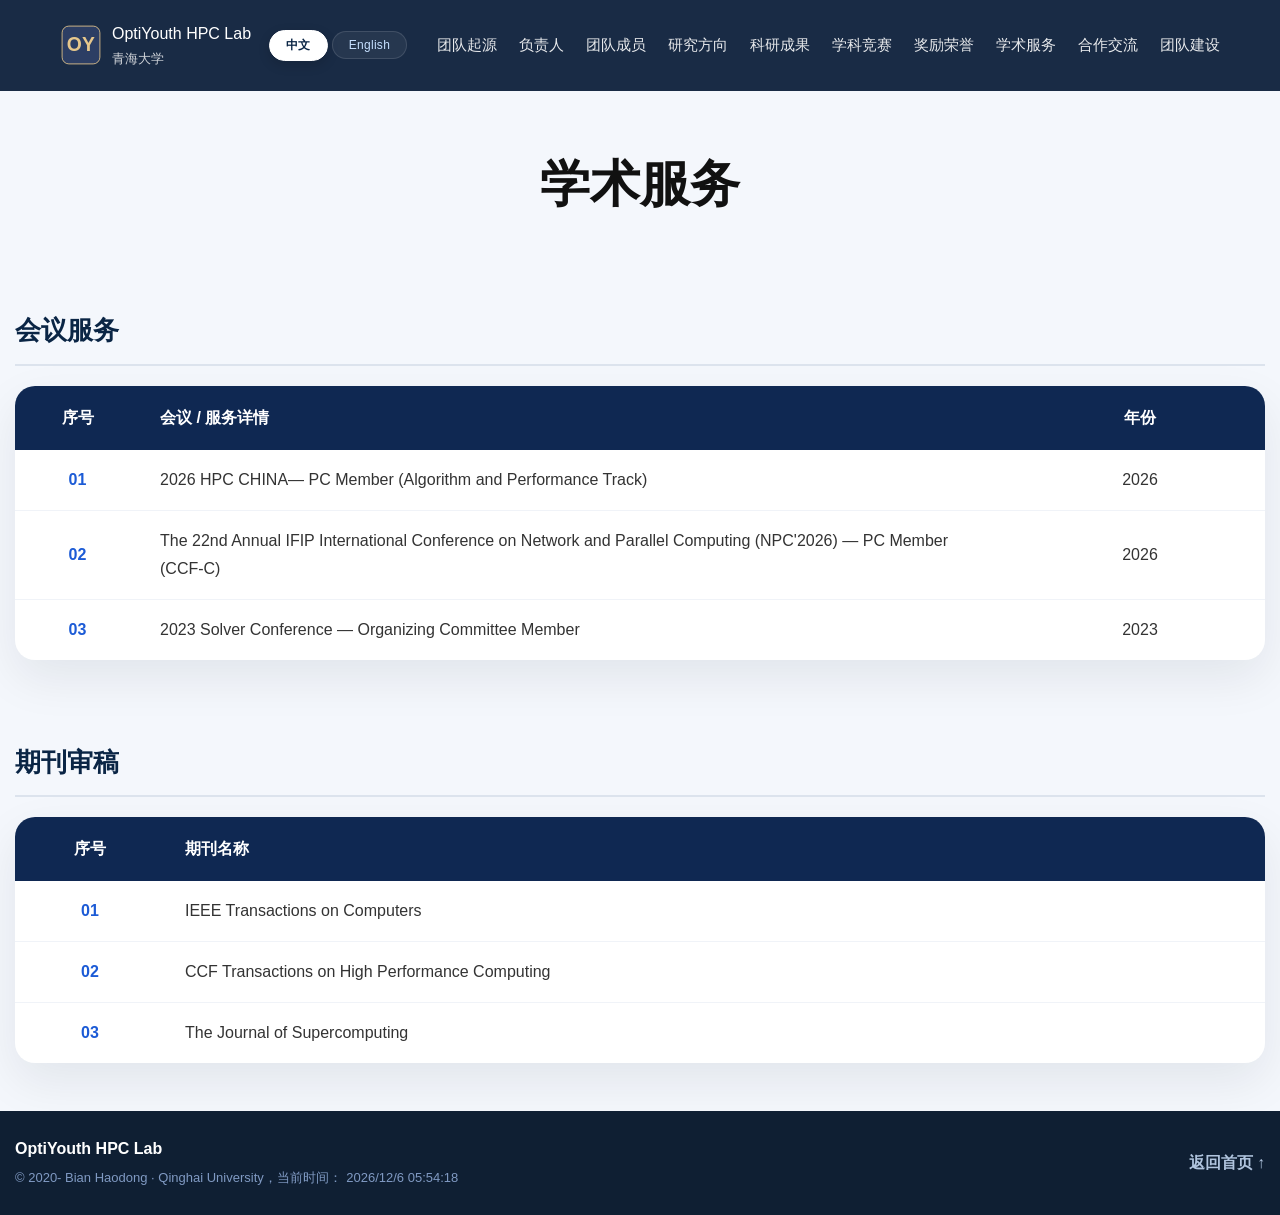
==== commit a9974bce: "Add files via upload" ====
--- a/subpage/subpages/academic.html
+++ b/subpage/subpages/academic.html
@@ -1,103 +1,130 @@
 <!DOCTYPE html>
 <html lang="zh-CN">
 <head>
-<meta charset="utf-8"/>
-<meta content="width=device-width, initial-scale=1.0" name="viewport"/>
-<link href="../styles.css" rel="stylesheet"/>
+<meta charset="utf-8" />
+<meta content="width=device-width, initial-scale=1.0" name="viewport" />
+<link href="../styles.css" rel="stylesheet" />
 <title>学术服务 | OptiYouth HPC Lab Qinghai University</title>
 <style>
-    /* 完全继承 research.html 的样式，无额外修改 */
     .container {
-        max-width: 1200px;
+        max-width: 1280px;
         margin: 0 auto;
-        padding: 0 20px;
-    }
-    .page-top-title {
+        padding: 0 15px;
+    }
+    .page-header {
         text-align: center;
-        margin: 30px 0;
+        margin: 50px 0 40px;
     }
     .main-title {
         font-size: 50px;
         font-weight: bold;
         color: #111;
-        margin: 0 0 8px;
-    }
-    .sub-desc {
-       font-size: 18px;
-            color: #777;
-            letter-spacing: 2px;
-            margin: 0 0 10px;
-    }
-    .card-block {
+        margin: 0 0 14px;
+    }
+    .section-title {
+        font-size: 26px;
+        font-weight: bold;
+        color: #0a2545;
+        margin: 40px 0 20px 0;
+        padding-bottom: 10px;
+        border-bottom: 2px solid #dce3ed;
+        display: inline-block;
+        width: 100%;
+    }
+    .table-card {
         background: #fff;
-        border-radius: 12px;
-        border-top: 4px solid #36b8f0;
-        padding: 30px;
-        margin-bottom: 30px;
-    }
-    .en-label {
-        background: #e6f0fc;
-        color: #2050a8;
-        font-size: 13px;
-        padding: 4px 11px;
-        border-radius: 12px;
-        display: inline-block;
-        margin-bottom: 10px;
-    }
-    .block-title {
-        font-size: 28px;
+        border-radius: 20px;
+        box-shadow: 0 18px 48px rgba(7, 21, 40, 0.08);
+        overflow: hidden;
+        margin-bottom: 40px;
+    }
+    .award-table {
+        width: 100%;
+        border-collapse: collapse;
+        text-align: left;
+        font-size: 16px;
+    }
+    .award-table th {
+        background: #0f2852;
+        color: #ffffff;
+        padding: 18px 20px;
+        font-weight: 600;
+    }
+    .award-table td {
+        padding: 16px 20px;
+        border-bottom: 1px solid #f0f3f8;
+        color: #333;
+        vertical-align: middle;
+    }
+    .award-table tbody tr:last-child td {
+        border-bottom: none;
+    }
+    .row-num {
+        color: #1c5bd6;
         font-weight: bold;
-        color: #111;
-        margin: 0 0 16px;
-    }
-    .block-desc {
-        color: #444;
-        font-size: 15px;
-        margin-bottom: 26px;
-    }
-    .service-item {
-        padding: 6px 0;
-        border-bottom: 1px solid #f0f3f8;
-    }
-    .service-item:last-child {
-        border-bottom: none;
-    }
-    .service-item strong {
+    }
+    .detail-text strong {
+        font-weight: 600;
         color: #0a2545;
-        font-size: 18px;
-        display: block;
-        margin-bottom: 4px;
-    }
-    .service-item span {
-        color: #555;
-        font-size: 18px;
-        line-height: 1.6;
-        display: block;
-        padding-left: 18px;
-        border-left: 3px solid #36b8f0;
-        margin-top: 2px;
-    }
-
-    /* unified homepage navigation - 与 research.html 完全一致 */
-    .nav{
-      width:100% !important;
-      display:flex !important;
-      justify-content:space-between !important;
-      align-items:center !important;
-      padding:20px 60px !important;
-      background:#192b45 !important;
-      border-bottom:none !important;
-      box-sizing:border-box !important;
-      position:relative !important;
-      top:auto !important;
-      z-index:50 !important;
-    }
-    .nav .brand{
-      display:flex !important;
-      align-items:center !important;
-      gap:10px !important;
-      color:#fff !important;
-      text-decoration:none !important;
+    }
+
+    /* 会议表格：3列 */
+    .conf-table th:first-child,
+    .conf-table td:first-child {
+        width: 10%;
+        text-align: center;
+    }
+    .conf-table th:nth-child(2),
+    .conf-table td:nth-child(2) {
+        width: 70%;
+    }
+    .conf-table th:last-child,
+    .conf-table td:last-child {
+        width: 20%;
+        text-align: center;
+    }
+
+    /* 期刊表格：2列 */
+    .journal-table th:first-child,
+    .journal-table td:first-child {
+        width: 12%;
+        text-align: center;
+    }
+    .journal-table th:last-child,
+    .journal-table td:last-child {
+        width: 88%;
+    }
+
+    @media (max-width: 720px) {
+        .award-table {
+            font-size: 14px;
+        }
+        .award-table th,
+        .award-table td {
+            padding: 12px 10px;
+        }
+    }
+
+    /* ===== 导航栏 ===== */
+    .nav {
+        width: 100% !important;
+        display: flex !important;
+        justify-content: space-between !important;
+        align-items: center !important;
+        padding: 20px 60px !important;
+        background: #192b45 !important;
+        border-bottom: none !important;
+        box-sizing: border-box !important;
+        position: relative !important;
+        top: auto !important;
+        z-index: 50 !important;
+    }
+    .nav .brand {
+        display: flex !important;
+        align-items: center !important;
+        gap: 10px !important;
+        color: #fff !important;
+        text-decoration: none !important;
     }
     .nav .brand-mark {
         width: 42px !important;
@@ -115,183 +142,250 @@
         height: 42px !important;
         display: block !important;
     }
-    .nav .nav-links{
-      display:flex !important;
-      gap:0 !important;
-      align-items:center !important;
-    }
-    .nav .nav-links a{
-      color:#fff !important;
-      text-decoration:none !important;
-      margin-left:22px !important;
-      font-size:15px !important;
-      opacity:0.9 !important;
-      font-weight:400 !important;
-    }
-    .nav .nav-links a:hover{opacity:0.8 !important;color:#fff !important;}
-    @media(max-width:900px){
-      .nav{padding:18px 24px !important;}
-      .nav .nav-links{display:none !important;}
-    }
-
-/* ---- 移动端汉堡菜单（仅 <=900px） ---- */
-.nav-toggle {
-    display: none;
-    flex-direction: column;
-    justify-content: center;
-    align-items: center;
-    gap: 5px;
-    width: 40px;
-    height: 40px;
-    background: transparent;
-    border: none;
-    cursor: pointer;
-    padding: 8px;
-    margin-left: auto;
-}
-.nav-toggle span {
-    display: block;
-    width: 24px;
-    height: 2px;
-    background: #fff;
-    border-radius: 2px;
-    transition: 0.3s;
-}
-@media(max-width:900px) {
-    .nav-toggle { display: flex !important; }
-    .nav {
-        position: relative !important;
-        flex-wrap: wrap !important;
-    }
-    .nav-links {
-        display: none !important;
-        width: 100% !important;
-        flex-direction: column !important;
-        padding: 8px 24px 16px !important;
+    .nav .nav-links {
+        display: flex !important;
         gap: 0 !important;
-        background: #192b45 !important;
-        border-top: 1px solid rgba(255,255,255,0.1) !important;
-        order: 3;
-    }
-    .nav-links.open {
-        display: flex !important;
-    }
-    .nav-links a {
-        margin-left: 0 !important;
-        padding: 10px 0 !important;
-        border-bottom: 1px solid rgba(255,255,255,0.08) !important;
+        align-items: center !important;
+    }
+    .nav .nav-links a {
+        color: #fff !important;
+        text-decoration: none !important;
+        margin-left: 22px !important;
         font-size: 15px !important;
-    }
-    .nav-links a:last-child {
-        border-bottom: none !important;
-    }
-}
-
-/* ---- 学术服务移动端修复（仅 <=900px） ---- */
-@media(max-width:900px) {
-    .card-block { padding: 24px 18px !important; }
-    .service-item span { font-size: 15px !important; }
-}
-@media(max-width:640px) {
-    .main-title { font-size: 32px !important; }
-}
+        opacity: 0.9 !important;
+        font-weight: 400 !important;
+    }
+    .nav .nav-links a:hover { opacity: 0.8 !important; color: #fff !important; }
+    @media (max-width: 900px) {
+        .nav { padding: 18px 24px !important; }
+        .nav .nav-links { display: none !important; }
+    }
+    .nav-toggle {
+        display: none;
+        flex-direction: column;
+        justify-content: center;
+        align-items: center;
+        gap: 5px;
+        width: 40px;
+        height: 40px;
+        background: transparent;
+        border: none;
+        cursor: pointer;
+        padding: 8px;
+        margin-left: auto;
+    }
+    .nav-toggle span {
+        display: block;
+        width: 24px;
+        height: 2px;
+        background: #fff;
+        border-radius: 2px;
+        transition: 0.3s;
+    }
+    @media (max-width: 900px) {
+        .nav-toggle { display: flex !important; }
+        .nav {
+            position: relative !important;
+            flex-wrap: wrap !important;
+        }
+        .nav-links {
+            display: none !important;
+            width: 100% !important;
+            flex-direction: column !important;
+            padding: 8px 24px 16px !important;
+            gap: 0 !important;
+            background: #192b45 !important;
+            border-top: 1px solid rgba(255,255,255,0.1) !important;
+            order: 3;
+        }
+        .nav-links.open {
+            display: flex !important;
+        }
+        .nav-links a {
+            margin-left: 0 !important;
+            padding: 10px 0 !important;
+            border-bottom: 1px solid rgba(255,255,255,0.08) !important;
+            font-size: 15px !important;
+        }
+        .nav-links a:last-child {
+            border-bottom: none !important;
+        }
+    }
+    @media (max-width: 900px) {
+        .table-card { overflow-x: auto !important; }
+        .conf-table { min-width: 600px; }
+        .journal-table { min-width: 400px; }
+    }
+    @media (max-width: 640px) {
+        .main-title { font-size: 32px !important; }
+        .section-title { font-size: 20px !important; }
+    }
+
+    /* ===== 页脚 ===== */
+    .footer {
+        background: #0f1f33;
+        color: #b0c4de;
+        padding: 24px 0;
+        margin-top: 48px;
+    }
+    .footer-inner {
+        max-width: 1280px;
+        margin: 0 auto;
+        padding: 0 15px;
+        display: flex;
+        justify-content: space-between;
+        align-items: center;
+        flex-wrap: wrap;
+        gap: 12px;
+    }
+    .footer-inner a {
+        color: #b0c4de;
+        text-decoration: none;
+    }
+    .footer-inner a:hover {
+        color: #fff;
+    }
 </style>
 </head>
 <body>
-<!-- 导航栏（已添加语言切换按钮） -->
-<nav class="nav">
-    <div style="display:flex;align-items:center;">
-        <a class="brand" href="../../index.html" style="display:flex;align-items:center;gap:10px;color:#fff;text-decoration:none;">
-            <span class="brand-mark">
-                <svg width="42" height="42" viewBox="0 0 100 100">
-                    <rect x="5" y="5" width="90" height="90" rx="16" fill="#2c3e64" stroke="#e6c78c" stroke-width="2" />
-                    <text x="50" y="64" font-size="46" font-weight="700" fill="#e6c78c" text-anchor="middle">OY</text>
-                </svg>
-            </span>
-            <div>
-                <div data-i18n="nav.brand">OptiYouth HPC Lab</div>
-                <div style="font-size:13px;opacity:0.8;" data-i18n="nav.brandSub">Qinghai University</div>
-            </div>
-        </a>
-        <div class="lang-switch">
-            <button class="lang-btn active" data-lang="zh">中文</button>
-            <button class="lang-btn" data-lang="en">English</button>
+    <!-- ===== 导航栏 ===== -->
+    <nav class="nav">
+        <div style="display:flex;align-items:center;">
+            <a class="brand" href="../../index.html" style="display:flex;align-items:center;gap:10px;color:#fff;text-decoration:none;">
+                <span class="brand-mark">
+                    <svg width="42" height="42" viewBox="0 0 100 100">
+                        <rect x="5" y="5" width="90" height="90" rx="16" fill="#2c3e64" stroke="#e6c78c" stroke-width="2" />
+                        <text x="50" y="64" font-size="46" font-weight="700" fill="#e6c78c" text-anchor="middle">OY</text>
+                    </svg>
+                </span>
+                <div>
+                    <div data-i18n="nav.brand">OptiYouth HPC Lab</div>
+                    <div style="font-size:13px;opacity:0.8;" data-i18n="nav.brandSub">Qinghai University</div>
+                </div>
+            </a>
+            <div class="lang-switch">
+                <button class="lang-btn active" data-lang="zh">中文</button>
+                <button class="lang-btn" data-lang="en">English</button>
+            </div>
         </div>
-    </div>
         <button class="nav-toggle" aria-label="菜单">
             <span></span>
             <span></span>
             <span></span>
         </button>
-
-    <div class="nav-links">
-        <a href="../../subpage/subpages/overview.html" data-i18n="nav.links.overview">团队起源</a>
-        <a href="../../subpage/subpages/leader.html" data-i18n="nav.links.leader">负责人</a>
-        <a href="../../subpage/subpages/member.html" data-i18n="nav.links.member">团队成员</a>
-        <a href="../../subpage/subpages/direction.html" data-i18n="nav.links.direction">研究方向</a>
-        <a href="../../subpage/subpages/research.html" data-i18n="nav.links.research">科研成果</a>
-        <a href="../../subpage/subpages/competition.html" data-i18n="nav.links.competition">学科竞赛</a>
-        <a href="../../subpage/subpages/awards.html" data-i18n="nav.links.awards">奖励荣誉</a>
-        <a href="../../subpage/subpages/academic.html" data-i18n="nav.links.academic" style="color:#f8cf6e;">学术服务</a>
-        <a href="../../subpage/subpages/collaboration.html" data-i18n="nav.links.collaboration">合作交流</a>
-        <a href="../../subpage/subpages/building.html" data-i18n="nav.links.building">团队建设</a>
-    </div>
-</nav>
-
-<main>
-<div class="container">
-    <div class="page-top-title">
-        <p class="sub-desc" data-i18n="academic.subTitle">Academic Services</p>
-        <h1 class="main-title" data-i18n="academic.title">学术服务</h1>
-    </div>
-
-    <div class="card-block">
-        <span class="en-label" data-i18n="academic.label">SERVICES</span>
-        
-        <div class="service-item">
-            <strong data-i18n="academic.item1Title">Technical Program Committee Member</strong>
-            <span data-i18n="academic.item1Detail">2026 HPC CHINA PC Member (Algorithm and Performance Track)</span>
-            <span data-i18n="academic.item2Detail">The 22nd Annual IFIP International Conference on Network and Parallel Computing – PC Member (NPC'2026 CCF-C conference)</span>
-            <span data-i18n="academic.item3Detail">2023 Solver Conference – Organizing Committee Member</span>
+        <div class="nav-links">
+            <a href="../../subpage/subpages/overview.html" data-i18n="nav.links.overview">团队起源</a>
+            <a href="../../subpage/subpages/leader.html" data-i18n="nav.links.leader">负责人</a>
+            <a href="../../subpage/subpages/member.html" data-i18n="nav.links.member">团队成员</a>
+            <a href="../../subpage/subpages/direction.html" data-i18n="nav.links.direction">研究方向</a>
+            <a href="../../subpage/subpages/research.html" data-i18n="nav.links.research">科研成果</a>
+            <a href="../../subpage/subpages/competition.html" data-i18n="nav.links.competition">学科竞赛</a>
+            <a href="../../subpage/subpages/awards.html" data-i18n="nav.links.awards">奖励荣誉</a>
+            <a href="../../subpage/subpages/academic.html" data-i18n="nav.links.academic" style="color:#f8cf6e;">学术服务</a>
+            <a href="../../subpage/subpages/collaboration.html" data-i18n="nav.links.collaboration">合作交流</a>
+            <a href="../../subpage/subpages/building.html" data-i18n="nav.links.building">团队建设</a>
         </div>
-    </div>
-</div>
-</main>
-
-<!-- 页脚 -->
-<footer class="footer">
-<div class="container footer-inner">
-<div>
-<strong data-i18n="footer.brand">OptiYouth HPC Lab Qinghai University</strong>
-<span data-i18n="footer.copyright">© 2020-2026 边浩东 | 当前时间：</span>
-<span id="time"></span>
-</div>
-<a href="../../index.html" data-i18n="footer.backHome">返回首页 ↑</a>
-</div>
-</footer>
-
-<script src="../i18n.js"></script>
-
-<script>
-    function updateTime() {
-        let now = new Date();
-        document.getElementById("time").innerText = now.toLocaleString("zh-CN", { hour12: false });
-    }
-    updateTime();
-    setInterval(updateTime, 1000);
-</script>
-
-<script>
-    (function() {
-        var toggle = document.querySelector('.nav-toggle');
-        var menu = document.querySelector('.nav-links');
-        if (toggle && menu) {
-            toggle.addEventListener('click', function() {
-                menu.classList.toggle('open');
-            });
-        }
-    })();
-</script>
-
+    </nav>
+
+    <!-- ===== 主体 ===== -->
+    <main>
+        <div class="container">
+            <div class="page-header">
+                <h1 class="main-title" data-i18n="academic.title">学术服务</h1>
+            </div>
+
+            <!-- ====== 会议服务 ====== -->
+            <h2 class="section-title" data-i18n="academic.confTitle">会议服务</h2>
+            <div class="table-card">
+                <table class="award-table conf-table">
+                    <thead>
+                        <tr>
+                            <th data-i18n="academic.thSerial">序号</th>
+                            <th data-i18n="academic.thDetail">会议 / 服务详情</th>
+                            <th data-i18n="academic.thYear">年份</th>
+                        </tr>
+                    </thead>
+                    <tbody>
+                        <tr>
+                            <td><span class="row-num">01</span></td>
+                            <td class="detail-text" data-i18n="academic.conf1Detail"><strong>2026 HPC CHINA</strong> — PC Member (Algorithm and Performance Track)</td>
+                            <td data-i18n="academic.conf1Year">2026</td>
+                        </tr>
+                        <tr>
+                            <td><span class="row-num">02</span></td>
+                            <td class="detail-text" data-i18n="academic.conf2Detail"><strong>The 22nd Annual IFIP International Conference on Network and Parallel Computing (NPC'2026)</strong> — PC Member (CCF-C)</td>
+                            <td data-i18n="academic.conf2Year">2026</td>
+                        </tr>
+                        <tr>
+                            <td><span class="row-num">03</span></td>
+                            <td class="detail-text" data-i18n="academic.conf3Detail"><strong>2023 Solver Conference</strong> — Organizing Committee Member</td>
+                            <td data-i18n="academic.conf3Year">2023</td>
+                        </tr>
+                    </tbody>
+                </table>
+            </div>
+
+            <!-- ====== 期刊审稿 ====== -->
+            <h2 class="section-title" data-i18n="academic.journalTitle">期刊审稿</h2>
+            <div class="table-card">
+                <table class="award-table journal-table">
+                    <thead>
+                        <tr>
+                            <th data-i18n="academic.thSerial">序号</th>
+                            <th data-i18n="academic.thJournalName">期刊名称</th>
+                        </tr>
+                    </thead>
+                    <tbody>
+                        <tr>
+                            <td><span class="row-num">01</span></td>
+                            <td data-i18n="academic.journal1">IEEE Transactions on Computers</td>
+                        </tr>
+                        <tr>
+                            <td><span class="row-num">02</span></td>
+                            <td data-i18n="academic.journal2">CCF Transactions on High Performance Computing</td>
+                        </tr>
+                        <tr>
+                            <td><span class="row-num">03</span></td>
+                            <td data-i18n="academic.journal3">The Journal of Supercomputing</td>
+                        </tr>
+                    </tbody>
+                </table>
+            </div>
+        </div>
+    </main>
+
+    <!-- ===== 页脚 ===== -->
+    <footer class="footer">
+        <div class="container footer-inner">
+            <div>
+                <strong data-i18n="footer.brand">OptiYouth HPC Lab Qinghai University</strong>
+                <span data-i18n="footer.copyright">© 2020-2026 边浩东 | 当前时间：</span>
+                <span id="time"></span>
+            </div>
+            <a href="../../index.html" data-i18n="footer.backHome">返回首页 ↑</a>
+        </div>
+    </footer>
+
+    <!-- ===== 脚本 ===== -->
+    <script src="../i18n.js"></script>
+    <script>
+        function updateTime() {
+            let now = new Date();
+            document.getElementById("time").innerText = now.toLocaleString("zh-CN", { hour12: false });
+        }
+        updateTime();
+        setInterval(updateTime, 1000);
+    </script>
+    <script>
+        (function() {
+            var toggle = document.querySelector('.nav-toggle');
+            var menu = document.querySelector('.nav-links');
+            if (toggle && menu) {
+                toggle.addEventListener('click', function() {
+                    menu.classList.toggle('open');
+                });
+            }
+        })();
+    </script>
 </body>
 </html>
